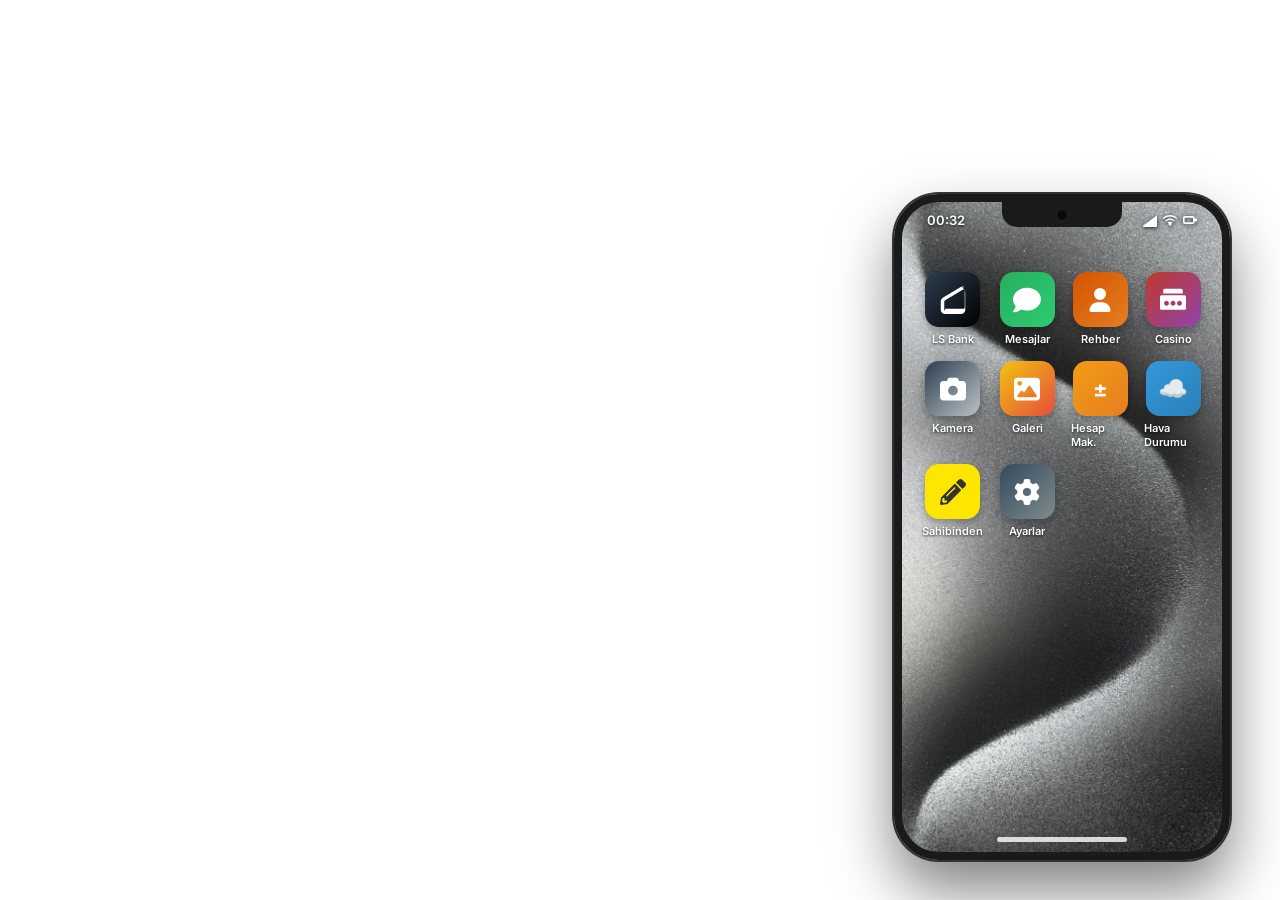
==== rp_phone/html/index.html @ b64be3e3 "Add files via upload" ====
<!DOCTYPE html>
<html lang="tr">
<head>
    <meta charset="UTF-8">
    <link rel="stylesheet" href="style.css">
</head>
<body>
    <div class="phone-container" id="smartphone">
        <div class="phone-notch">
            <div class="camera-lens"></div>
        </div>

        <div class="status-bar">
            <div class="time" id="clock">12:00</div>
            <div class="icons">
                <svg viewBox="0 0 512 512"><path d="M499.1 6.3c8.1 6 12.9 15.6 12.9 25.7v448c0 17.7-14.3 32-32 32H32C14.3 512 0 497.7 0 480c0-10.1 4.8-19.7 12.9-25.7l448-336c13.7-10.3 33.6-2.5 38.2 14z"/></svg>
                <svg viewBox="0 0 640 512"><path d="M54.2 202.9C123.2 136.7 216.8 96 320 96s196.8 40.7 265.8 106.9c12.8 12.2 33 11.8 45.2-.9s11.8-33-.9-45.2C549.7 79.5 440.4 32 320 32S90.3 79.5 9.8 156.7C-2.9 169-3.3 189.2 8.9 201.4s32.4 13.7 45.2 1.5zM320 192c-76.3 0-146.9 26.6-203.2 71c-13.6 10.7-16 30.4-5.4 44s30.4 16 44 5.4C201.2 276.5 258 256 320 256s118.8 20.5 164.6 56.5c13.6 10.7 33.4 8.3 44-5.4s8.3-33.4-5.4-44C466.9 218.6 396.3 192 320 192zm0 128c-35.4 0-68.4 12.2-94.8 32.5c-14.1 10.8-16.8 31-6 45s31 16.8 45 6c16-12.3 35.3-19.5 55.8-19.5s39.8 7.2 55.8 19.5c14.1 10.8 34.2 8.2 45-6s8.2-34.2-6-45C388.4 332.2 355.4 320 320 320zM256 448a64 64 0 1 0 128 0 64 64 0 1 0 -128 0z"/></svg>
                <svg viewBox="0 0 576 512"><path d="M80 160c-8.8 0-16 7.2-16 16V336c0 8.8 7.2 16 16 16H400c8.8 0 16-7.2 16-16V176c0-8.8-7.2-16-16-16H80zM0 176c0-44.2 35.8-80 80-80H400c44.2 0 80 35.8 80 80v16h64c17.7 0 32 14.3 32 32v64c0 17.7-14.3 32-32 32H480v16c0 44.2-35.8 80-80 80H80c-44.2 0-80-35.8-80-80V176z"/></svg>
            </div>
        </div>

        <div class="screen" id="home-screen">
            <div class="app-grid">
                <div class="app-icon" onclick="openApp('bank-app')">
                    <div class="icon-bg bank-bg"><svg viewBox="0 0 512 512" width="28" height="28" fill="white"><path d="M471.6 21.7c-21.9-15-52.1-16-75-2.2l-320 192C52.4 225.9 32 253.2 32 284.1v147.9c0 44.2 35.8 80 80 80h288c44.2 0 80-35.8 80-80v-304c0-43.2-22.3-81.9-60.8-106.3zM112 448c-8.8 0-16-7.2-16-16V284.1c0-10.2 6.8-19.3 16.5-24.3l320-192c8.2-4.9 18.7-4.3 26.2 1.4c7.6 5.8 11.3 15.3 11.3 25v304c0 8.8-7.2 16-16 16H112z"/></svg></div>
                    <span class="app-name">LS Bank</span>
                </div>
                <div class="app-icon" onclick="alert('Bu uygulama yapım aşamasında.')">
                    <div class="icon-bg msg-bg"><svg viewBox="0 0 512 512" width="28" height="28" fill="white"><path d="M512 240c0 114.9-114.6 208-256 208c-37.1 0-72.3-6.4-104.1-17.9c-11.9 8.7-31.3 20.6-54.3 30.6C73.6 471.1 44.7 480 16 480c-6.5 0-12.3-3.9-14.8-9.9c-2.5-6-1.1-12.8 3.4-17.4l0 0 0 0 0 0 0 0 .3-.3c.3-.3 .7-.7 1.3-1.4c1.1-1.2 2.8-3.1 4.9-5.7c4.1-5 9.6-12.4 15.2-21.6c10-16.6 19.5-38.4 21.4-62.9C17.7 326.8 0 285.1 0 240C0 125.1 114.6 32 256 32s256 93.1 256 208z"/></svg></div>
                    <span class="app-name">Mesajlar</span>
                </div>
                <div class="app-icon" onclick="openApp('contacts-app')">
                    <div class="icon-bg contacts-bg"><svg viewBox="0 0 448 512" width="24" height="24" fill="white"><path d="M224 256a128 128 0 1 0 0-256 128 128 0 1 0 0 256zm-45.7 48C79.8 304 0 383.8 0 482.3C0 498.7 13.3 512 29.7 512H418.3c16.4 0 29.7-13.3 29.7-29.7C448 383.8 368.2 304 269.7 304H178.3z"/></svg></div>
                    <span class="app-name">Rehber</span>
                </div>
                <div class="app-icon" onclick="openApp('casino-app')">
                    <div class="icon-bg casino-bg"><svg viewBox="0 0 512 512" width="26" height="26" fill="white"><path d="M480 160H32c-17.7 0-32 14.3-32 32v224c0 17.7 14.3 32 32 32h448c17.7 0 32-14.3 32-32V192c0-17.7-14.3-32-32-32zM128 368c-26.5 0-48-21.5-48-48s21.5-48 48-48s48 21.5 48 48s-21.5 48-48 48zm128 0c-26.5 0-48-21.5-48-48s21.5-48 48-48s48 21.5 48 48s-21.5 48-48 48zm128 0c-26.5 0-48-21.5-48-48s21.5-48 48-48s48 21.5 48 48s-21.5 48-48 48zM416 32H96C78.3 32 64 46.3 64 64v64h384V64c0-17.7-14.3-32-32-32z"/></svg></div>
                    <span class="app-name">Casino</span>
                </div>
                <div class="app-icon" onclick="openApp('camera-app')">
                    <div class="icon-bg camera-bg">
                        <svg viewBox="0 0 512 512" width="26" height="26" fill="white"><path d="M149.1 64.8L138.7 96H64C28.7 96 0 124.7 0 160V416c0 35.3 28.7 64 64 64H448c35.3 0 64-28.7 64-64V160c0-35.3-28.7-64-64-64H373.3L362.9 64.8C356.4 45.2 338.1 32 317.4 32H194.6c-20.7 0-39 13.2-45.5 32.8zM256 192a96 96 0 1 1 0 192 96 96 0 1 1 0-192z"/></svg>
                    </div>
                    <span class="app-name">Kamera</span>
                </div>
                <div class="app-icon" onclick="openApp('gallery-app')">
                    <div class="icon-bg gallery-bg">
                        <svg viewBox="0 0 512 512" width="26" height="26" fill="white"><path d="M0 96C0 60.7 28.7 32 64 32H448c35.3 0 64 28.7 64 64V416c0 35.3-28.7 64-64 64H64c-35.3 0-64-28.7-64-64V96zM323.8 202.5c-4.5-6.6-11.9-10.5-19.8-10.5s-15.4 3.9-19.8 10.5l-87 127.6L170.7 297c-4.6-5.7-11.5-9-18.7-9s-14.2 3.3-18.7 9l-64 80c-5.8 7.2-6.9 17.1-2.9 25.4s12.4 13.6 21.6 13.6h336c8.9 0 17.1-4.9 21.2-12.8s3.6-17.4-1.4-24.7l-120-176zM112 192a48 48 0 1 0 0-96 48 48 0 1 0 0 96z"/></svg>
                    </div>
                    <span class="app-name">Galeri</span>
                </div>
                <div class="app-icon" onclick="openApp('calculator-app')">
                    <div class="icon-bg" style="background: linear-gradient(135deg, #f39c12, #e67e22);"><span style="font-size: 22px; color: white; font-weight: bold;">±</span></div>
                    <span class="app-name">Hesap Mak.</span>
                </div>
                <div class="app-icon" onclick="openApp('weather-app')">
                    <div class="icon-bg" style="background: linear-gradient(135deg, #3498db, #2980b9);"><span style="font-size: 24px;">☁️</span></div>
                    <span class="app-name">Hava Durumu</span>
                </div>
                <div class="app-icon" onclick="openApp('sahibinden-app')">
                    <div class="icon-bg sahibinden-bg">
                        <svg viewBox="0 0 512 512" width="26" height="26" fill="#333"><path d="M497.9 142.1l-46.1 46.1c-4.7 4.7-12.3 4.7-17 0l-111-111c-4.7-4.7-4.7-12.3 0-17l46.1-46.1c18.7-18.7 49.1-18.7 67.9 0l60.1 60.1c18.8 18.7 18.8 49.1 0 67.9zM284.2 99.8L21.6 362.4.4 483.9c-2.9 16.4 11.4 30.6 27.8 27.8l121.5-21.3 262.6-262.6c4.7-4.7 4.7-12.3 0-17l-111-111c-4.8-4.7-12.4-4.7-17.1 0zM124.1 339.9c-5.5-5.5-5.5-14.3 0-19.8l154-154c5.5-5.5 14.3-5.5 19.8 0s5.5 14.3 0 19.8l-154 154c-5.5 5.5-14.3 5.5-19.8 0zM88 424h48v36.3l-64.5 11.3-31.1-31.1L51.7 376H88v48z"/></svg>
                    </div>
                    <span class="app-name">Sahibinden</span>
                </div>
                <div class="app-icon" onclick="openApp('settings-app')">
                    <div class="icon-bg settings-bg"><svg viewBox="0 0 512 512" width="26" height="26" fill="white"><path d="M495.9 166.6c3.2 8.7 .5 18.4-6.4 24.6l-43.3 39.4c1.1 8.3 1.7 16.8 1.7 25.4s-.6 17.1-1.7 25.4l43.3 39.4c6.9 6.2 9.6 15.9 6.4 24.6c-4.4 11.9-9.7 23.3-15.8 34.3l-4.7 8.1c-6.6 11-14 21.4-22.1 31.2c-5.9 7.2-15.7 9.6-24.5 6.8l-55.7-17.7c-13.4 10.3-28.2 18.9-44 25.4l-12.5 57.1c-2 9.1-9 16.3-18.2 17.8c-13.8 2.3-28 3.5-42.5 3.5s-28.7-1.2-42.5-3.5c-9.2-1.5-16.2-8.7-18.2-17.8l-12.5-57.1c-15.8-6.5-30.6-15.1-44-25.4L83.1 425.9c-8.8 2.8-18.6 .3-24.5-6.8c-8.1-9.8-15.5-20.2-22.1-31.2l-4.7-8.1c-6.1-11-11.4-22.4-15.8-34.3c-3.2-8.7-.5-18.4 6.4-24.6l43.3-39.4C64.6 273.1 64 264.6 64 256s.6-17.1 1.7-25.4L22.4 191.2c-6.9-6.2-9.6-15.9-6.4-24.6c4.4-11.9 9.7-23.3 15.8-34.3l4.7-8.1c6.6-11 14-21.4 22.1-31.2c5.9-7.2 15.7-9.6 24.5-6.8l55.7 17.7c13.4-10.3 28.2-18.9 44-25.4l12.5-57.1c2-9.1 9-16.3 18.2-17.8C227.3 1.2 241.5 0 256 0s28.7 1.2 42.5 3.5c9.2 1.5 16.2 8.7 18.2 17.8l12.5 57.1c15.8 6.5 30.6 15.1 44 25.4l55.7-17.7c8.8-2.8 18.6-.3 24.5 6.8c8.1 9.8 15.5 20.2 22.1 31.2l4.7 8.1c6.1 11 11.4 22.4 15.8 34.3zM256 336a80 80 0 1 0 0-160 80 80 0 1 0 0 160z"/></svg></div>
                    <span class="app-name">Ayarlar</span>
                </div>
            </div>
        </div>

        <div class="screen app-screen" id="bank-app" style="display: none;">
            <div class="app-header">LS Bankası</div>
            <div class="app-content scrollable">
                <p class="welcome-text">Hoş Geldin,</p>
                <h2 id="bank-user-name" class="user-name">Yükleniyor...</h2>
                <div class="credit-card">
                    <div class="card-top">
                        <span class="card-label">VADESİZ HESAP</span>
                        <svg viewBox="0 0 384 512" width="20" height="20" fill="rgba(255,255,255,0.5)"><path d="M64 0C28.7 0 0 28.7 0 64V448c0 35.3 28.7 64 64 64H320c35.3 0 64-28.7 64-64V64c0-35.3-28.7-64-64-64H64zM96 64H288c17.7 0 32 14.3 32 32v32c0 17.7-14.3 32-32 32H96c-17.7 0-32-14.3-32-32V96c0-17.7 14.3-32 32-32zm32 160a32 32 0 1 1 -64 0 32 32 0 1 1 64 0z"/></svg>
                    </div>
                    <div class="card-middle">
                        <span class="balance-symbol">$</span>
                        <span id="bank-balance" class="balance-amount">0</span>
                    </div>
                    <div class="card-bottom">
                        <span class="card-label">IBAN:</span>
                        <span id="bank-iban" class="iban-text">TR-----</span>
                    </div>
                </div>
                <div class="transfer-section">
                    <h3>Para Transferi</h3>
                    <div class="input-group">
                        <input type="text" id="targetIban" placeholder="Alıcı IBAN (Örn: TR123456)">
                    </div>
                    <div class="input-group">
                        <input type="number" id="transferAmount" placeholder="Miktar ($)">
                    </div>
                    <button class="action-btn gold-btn" onclick="sendTransfer()">Gönder</button>
                </div>
            </div>
        </div>

        <div class="screen app-screen" id="contacts-app" style="display: none;">
            <div class="app-header">Kişiler</div>
            <div class="app-content scrollable">
                <div class="transfer-section">
                    <h3>Yeni Kişi Ekle</h3>
                    <div class="input-group">
                        <input type="text" id="contactName" placeholder="İsim Soyisim">
                    </div>
                    <div class="input-group">
                        <input type="text" id="contactNumber" placeholder="Numara (0999...)">
                    </div>
                    <button class="action-btn blue-btn" onclick="addContact()">Rehbere Kaydet</button>
                </div>
                <h3 style="color:white; font-size:14px; margin-top:20px; border-bottom:1px solid #333; padding-bottom:5px;">Kayıtlı Kişiler</h3>
                <div id="contact-list" class="contact-list">
                    <div class="contact-item"><span style="color:#888;">Rehber Yükleniyor...</span></div>
                </div>
            </div>
        </div>

        <div class="screen app-screen" id="settings-app" style="display: none;">
            <div class="app-header">Ayarlar</div>
            <div class="app-content scrollable">
                <div class="transfer-section">
                    <h3>Duvar Kağıdı Seçimi</h3>
                    <div class="wallpaper-grid">
                        <div class="wall-item" style="background-image: url('wp1.png');" onclick="changeWallpaper('wp1.png')"></div>
                        <div class="wall-item" style="background-image: url('wp2.png');" onclick="changeWallpaper('wp2.png')"></div>
                        <div class="wall-item" style="background-image: url('wp3.png');" onclick="changeWallpaper('wp3.png')"></div>
                    </div>
                </div>
                <div class="transfer-section" style="margin-top: 20px;">
                    <h3>Zil Sesi Seçimi</h3>
                    <div class="input-group">
                        <select id="ringtoneSelect" onchange="changeRingtone(this.value)">
                            <option value="zil1.mp3">Klasik Telefon Sesi</option>
                            <option value="zil2.mp3">Marimba Ritim</option>
                            <option value="zil3.mp3">Elektronik Bass</option>
                        </select>
                    </div>
                </div>

                <div class="transfer-section" style="margin-top: 20px; text-align: center;">
                    <h3 style="color: #888; font-size: 12px; text-transform: uppercase;">Cihaz Bilgisi</h3>
                    <div style="background: #1e1e1e; padding: 15px; border-radius: 10px; border: 1px solid #333;">
                        <span style="color: white; font-weight: bold;">Telefon No: </span>
                        <span id="my-phone-number" style="color: #E4C000; font-weight: bold; letter-spacing: 1px;">Yükleniyor...</span>
                    </div>
                </div>

            </div>
        </div>

        <div class="screen app-screen" id="casino-app" style="display: none; background: #1a0505;">
            <div class="app-header" style="border-bottom:1px solid #ff4757; color:#ff4757;">Diamond Casino</div>
            <div class="app-content scrollable">
                <div style="text-align:center; padding: 10px 0;">
                    <h2 style="color:white; margin:10px 0 5px 0;">Casino Bakiye</h2>
                    <h1 style="color:#E4C000; margin:0 0 10px 0;">$<span id="casino-balance">0</span></h1>
                </div>
                
                <div class="transfer-section" style="margin-bottom: 20px;">
                    <div class="input-group" style="display:flex; gap:10px;">
                        <input type="number" id="casinoAmount" placeholder="Miktar ($)" style="flex:1;">
                    </div>
                    <div style="display:flex; gap:10px;">
                        <button class="action-btn blue-btn" onclick="casinoDeposit()">Bankadan Yatır</button>
                        <button class="action-btn dark-btn" onclick="casinoWithdraw()">Bankaya Çek</button>
                    </div>
                </div>

                <div class="slot-machine">
                    <div class="slot-reels">
                        <div class="reel" id="reel1">🍒</div>
                        <div class="reel" id="reel2">💎</div>
                        <div class="reel" id="reel3">🍋</div>
                    </div>
                    <div style="display:flex; justify-content:space-between; margin-top:15px; align-items:center;">
                        <div>
                            <span style="color:white; font-size:11px;">Bahis Seç:</span>
                            <div class="bet-buttons">
                                <button class="bet-btn active" onclick="setBet(100, this)">100$</button>
                                <button class="bet-btn" onclick="setBet(500, this)">500$</button>
                                <button class="bet-btn" onclick="setBet(1000, this)">1K$</button>
                            </div>
                        </div>
                        <button class="action-btn red-btn" style="width: 110px; margin:0;" onclick="spinSlot()">🎰 ÇEVİR</button>
                    </div>
                    <p id="slot-message" style="text-align:center; color:#888; font-size:12px; margin-top:10px;">Kazanmak için 3 aynı simgeyi tuttur!</p>
                </div>
            </div>
        </div>

        <div class="screen" id="call-screen" style="display: none; background: rgba(20,20,20,0.95); z-index: 200;">
            <div style="text-align: center; margin-top: 80px;">
                <h2 id="caller-name" style="color: white; font-size: 24px; margin-bottom: 5px;">Bilinmeyen Numara</h2>
                <p id="call-status" style="color: #888; font-size: 14px;">Aranıyor...</p>
                <div id="call-timer" style="color: #E4C000; font-size: 30px; margin-top: 30px; font-weight: bold; display:none;">00:00</div>
            </div>
            
            <div class="call-buttons" style="position: absolute; bottom: 80px; width: 100%; display: flex; justify-content: space-around; padding: 0 40px; box-sizing: border-box;">
                <button id="btn-decline" class="action-btn red-btn" style="width: 60px; height: 60px; border-radius: 50%; font-size: 24px; display:flex; justify-content:center; align-items:center;" onclick="declineCall()">✖</button>
                <button id="btn-answer" class="action-btn msg-bg" style="width: 60px; height: 60px; border-radius: 50%; font-size: 24px; color:white; display:flex; justify-content:center; align-items:center;" onclick="answerCall()">📞</button>
            </div>
        </div>

        <div class="screen app-screen" id="camera-app" style="display: none; background: transparent; padding:0;">
            <div id="camera-viewfinder" style="position:absolute; width:100%; height:100%; box-sizing:border-box; border: 2px solid rgba(255,255,255,0.3);">
                <div style="position:absolute; top:20%; left:10%; width:20px; height:20px; border-top:2px solid white; border-left:2px solid white;"></div>
                <div style="position:absolute; top:20%; right:10%; width:20px; height:20px; border-top:2px solid white; border-right:2px solid white;"></div>
                <div style="position:absolute; bottom:25%; left:10%; width:20px; height:20px; border-bottom:2px solid white; border-left:2px solid white;"></div>
                <div style="position:absolute; bottom:25%; right:10%; width:20px; height:20px; border-bottom:2px solid white; border-right:2px solid white;"></div>
            </div>
            <div style="position:absolute; bottom: 30px; width:100%; display:flex; justify-content:center; align-items:center;">
                <button onclick="takePhoto()" style="width:70px; height:70px; background:rgba(255,255,255,0.8); border:5px solid white; border-radius:50%; cursor:pointer; outline:none; transition:0.2s; box-shadow:0 0 15px rgba(0,0,0,0.5);"></button>
            </div>
            <div id="camera-flash" style="position:absolute; top:0; left:0; width:100%; height:100%; background:white; opacity:0; pointer-events:none; z-index:999; transition: opacity 0.1s;"></div>
        </div>

        <div class="screen app-screen" id="gallery-app" style="display: none;">
            <div class="app-header">Film Rulosu</div>
            <div class="app-content scrollable" style="padding:10px;">
                <div class="gallery-grid" id="gallery-container">
                    <p style="color:#888; text-align:center; width:100%; margin-top:20px;">Fotoğraf yükleniyor...</p>
                </div>
            </div>
        </div>

        <div id="photo-viewer" style="display:none; position:absolute; top:0; left:0; width:100%; height:100%; background:rgba(0,0,0,0.95); z-index:300; flex-direction:column; justify-content:center; align-items:center;">
            <button onclick="closePhotoViewer()" style="position:absolute; top:40px; right:20px; background:none; border:none; color:white; font-size:24px; cursor:pointer;">✕</button>
            <img id="viewer-img" src="" style="max-width:90%; max-height:70%; border-radius:10px; box-shadow:0 10px 30px rgba(0,0,0,0.5);">
            <button class="action-btn red-btn" style="width:80%; margin-top:30px;" onclick="deleteCurrentPhoto()">🗑 Fotoğrafı Sil</button>
        </div>

        <div class="screen app-screen" id="sahibinden-app" style="display: none; background: #f5f5f5;">
            <div class="app-header" style="background:#ffe600; color:#333; font-weight:900;">sahibinden</div>
            
            <div style="display:flex; background:white; border-bottom:1px solid #ddd;">
                <button id="tab-ilanlar" class="shb-tab active" onclick="switchShbTab('ilanlar')">İlanlar</button>
                <button id="tab-ilanlarim" class="shb-tab" onclick="switchShbTab('ilanlarim')">İlanlarım</button>
            </div>
            
            <div id="shb-content" class="app-content scrollable" style="padding:10px;">
                </div>
        </div>


<div class="screen app-screen" id="calculator-app" style="display: none; background: #000;">
    <div class="app-header" style="border-bottom:none;">Hesap Makinesi</div>
    <div id="calc-display" style="height:120px; color:white; font-size:48px; display:flex; align-items:flex-end; justify-content:flex-end; padding:20px; box-sizing:border-box; overflow:hidden;">0</div>
    <div class="calc-buttons">
        <button class="calc-btn gray" onclick="calcClear()">AC</button>
        <button class="calc-btn gray" onclick="calcDelete()">C</button>
        <button class="calc-btn gray" onclick="appendSymbol('%')">%</button>
        <button class="calc-btn orange" onclick="appendSymbol('/')">÷</button>
        <button class="calc-btn dark" onclick="appendNumber('7')">7</button>
        <button class="calc-btn dark" onclick="appendNumber('8')">8</button>
        <button class="calc-btn dark" onclick="appendNumber('9')">9</button>
        <button class="calc-btn orange" onclick="appendSymbol('*')">×</button>
        <button class="calc-btn dark" onclick="appendNumber('4')">4</button>
        <button class="calc-btn dark" onclick="appendNumber('5')">5</button>
        <button class="calc-btn dark" onclick="appendNumber('6')">6</button>
        <button class="calc-btn orange" onclick="appendSymbol('-')">-</button>
        <button class="calc-btn dark" onclick="appendNumber('1')">1</button>
        <button class="calc-btn dark" onclick="appendNumber('2')">2</button>
        <button class="calc-btn dark" onclick="appendNumber('3')">3</button>
        <button class="calc-btn orange" onclick="appendSymbol('+')">+</button>
        <button class="calc-btn dark double" onclick="appendNumber('0')">0</button>
        <button class="calc-btn dark" onclick="appendNumber('.')">.</button>
        <button class="calc-btn orange" onclick="calculateResult()">=</button>
    </div>
</div>

<div class="screen app-screen" id="weather-app" style="display: none; background: linear-gradient(180deg, #4A90E2 0%, #003366 100%); color: white; padding: 0;">
    
    <div class="weather-top" style="text-align: center; margin-top: 50px; text-shadow: 0 1px 5px rgba(0,0,0,0.3);">
        <h2 id="w-city" style="font-size: 32px; font-weight: 400; margin: 0;">Los Santos</h2>
        <h1 id="w-temp" style="font-size: 85px; font-weight: 200; margin: -5px 0 -10px 0;">--°</h1>
        <p id="w-desc" style="font-size: 18px; font-weight: 500; margin: 0;">Yükleniyor...</p>
        <p id="w-range" style="font-size: 16px; font-weight: 500; margin: 5px 0 0 0;">Y:--° D:--°</p>
    </div>
    
    <div class="weather-content scrollable" style="padding: 0 20px; margin-top: 40px; height: calc(100% - 240px);">
        <div class="weather-widget">
            <p id="w-summary" class="weather-summary">Veriler alınıyor...</p>
            <div class="weather-hourly" id="weather-hourly-list">
                </div>
        </div>

        <div class="weather-widget">
            <p class="widget-title">🗓 3 GÜNLÜK TAHMİN</p>
            <div id="weather-daily-list" style="display: flex; flex-direction: column; gap: 10px;">
                </div>
        </div>
    </div>
</div>

        <div id="gallery-picker-modal" style="display:none; position:absolute; top:0; left:0; width:100%; height:100%; background:rgba(0,0,0,0.95); z-index:400; flex-direction:column;">
            <div style="padding:15px; color:white; text-align:center; font-weight:bold; border-bottom:1px solid #333;">
                Fotoğraf Seç
                <button onclick="closeGalleryPicker()" style="float:right; background:none; border:none; color:white; font-size:16px; cursor:pointer;">✕</button>
            </div>
            
            <div id="gallery-picker-container" style="display: grid; grid-template-columns: repeat(3, 1fr); gap: 5px; padding: 10px; overflow-y: auto; align-content: start;">
                </div>
        </div>

        <div class="home-indicator" onclick="goHomeOrClose()"></div>
    </div>
    
    <div class="close-overlay" onclick="closePhone()"></div>
    <script src="script.js"></script>
</body>
</html>
---- rp_phone/html/style.css ----
@import url('https://fonts.googleapis.com/css2?family=Inter:wght@400;600;800&display=swap');

body { margin: 0; padding: 0; font-family: 'Inter', sans-serif; background: transparent; overflow: hidden; user-select: none; }
.close-overlay { position: absolute; top: 0; left: 0; width: 100%; height: 100%; z-index: 1; }

.phone-container {
    position: absolute; bottom: 40px; right: 50px; width: 320px; height: 650px;
    background: url('wp1.png') center/cover; 
    border-radius: 45px; border: 8px solid #1a1a1a; box-shadow: 0 0 0 2px #333, 0 30px 60px rgba(0,0,0,0.5);
    overflow: hidden; z-index: 10; animation: slideUp 0.5s cubic-bezier(0.16, 1, 0.3, 1); transition: background 0.3s ease;
}

@keyframes slideUp { 0% { transform: translateY(100%); opacity: 0; } 100% { transform: translateY(0); opacity: 1; } }

.phone-notch { position: absolute; top: 0; left: 50%; transform: translateX(-50%); width: 120px; height: 25px; background: #1a1a1a; border-bottom-left-radius: 15px; border-bottom-right-radius: 15px; z-index: 100; display: flex; justify-content: center; align-items: center; }
.camera-lens { width: 10px; height: 10px; background: #0a0a0a; border-radius: 50%; border: 1px solid #222; }

.status-bar { position: absolute; top: 0; left: 0; width: 100%; height: 35px; display: flex; justify-content: space-between; align-items: center; padding: 0 25px; box-sizing: border-box; color: white; font-size: 13px; font-weight: 600; z-index: 90; text-shadow: 0 1px 3px rgba(0,0,0,0.8); }
.icons { display: flex; gap: 6px; }
.icons svg { width: 14px; height: 14px; fill: white; filter: drop-shadow(0 1px 2px rgba(0,0,0,0.8)); }

.screen { position: absolute; top: 0; left: 0; width: 100%; height: 100%; padding-top: 50px; box-sizing: border-box; transition: transform 0.3s ease, opacity 0.3s ease; }

.app-grid { display: grid; grid-template-columns: repeat(4, 1fr); gap: 15px; padding: 20px; }
.app-icon { display: flex; flex-direction: column; align-items: center; gap: 5px; cursor: pointer; transition: transform 0.1s; }
.app-icon:active { transform: scale(0.9); }
.icon-bg { width: 55px; height: 55px; border-radius: 14px; display: flex; justify-content: center; align-items: center; box-shadow: 0 4px 10px rgba(0,0,0,0.3); }
.bank-bg { background: linear-gradient(135deg, #2c3e50, #000000); }
.msg-bg { background: linear-gradient(135deg, #27ae60, #2ecc71); }
.contacts-bg { background: linear-gradient(135deg, #d35400, #e67e22); }
.settings-bg { background: linear-gradient(135deg, #34495e, #7f8c8d); }
.casino-bg { background: linear-gradient(135deg, #c0392b, #8e44ad); }
.app-name { font-size: 11px; color: white; font-weight: 600; text-shadow: 0 1px 3px rgba(0,0,0,0.8); }

.app-screen { background: #121212; z-index: 50; display: flex; flex-direction: column; }
.app-header { text-align: center; color: white; font-weight: 800; font-size: 16px; padding-bottom: 15px; border-bottom: 1px solid #333; }
.app-content { padding: 20px; flex: 1; }
.scrollable { overflow-y: auto; overflow-x: hidden; padding-bottom: 30px; }
.scrollable::-webkit-scrollbar { display: none; } 

.transfer-section h3 { color: white; font-size: 14px; margin: 0 0 12px 0; }
.input-group { margin-bottom: 12px; }
.input-group input, .input-group select { width: 100%; padding: 14px; border-radius: 10px; background: #1e1e1e; border: 1px solid #333; color: white; outline: none; box-sizing: border-box; font-family: 'Inter'; transition: 0.2s; }
.input-group input:focus, .input-group select:focus { border-color: #E4C000; }
.action-btn { width: 100%; padding: 14px; border: none; border-radius: 10px; font-weight: 800; font-size: 14px; cursor: pointer; transition: 0.2s; margin-top: 5px; }
.action-btn:active { transform: scale(0.97); }
.gold-btn { background: #E4C000; color: #000; }
.blue-btn { background: #3498db; color: #fff; }
.red-btn { background: #e74c3c; color: #fff; }
.dark-btn { background: #333; color: #fff; }

.contact-list { margin-top: 10px; display: flex; flex-direction: column; gap: 8px; }
.contact-item { background: #1e1e1e; padding: 12px; border-radius: 10px; border-left: 4px solid #3498db; display: flex; justify-content: space-between; align-items: center; cursor: pointer; }
.contact-item:hover { background: #2c2c2c; }
.contact-item-name { color: white; font-weight: 600; font-size: 14px; }
.contact-item-num { color: #888; font-size: 12px; }

.wallpaper-grid { display: flex; gap: 10px; justify-content: space-between; }
.wall-item { width: 30%; height: 140px; border-radius: 8px; background-size: cover; background-position: center; cursor: pointer; border: 2px solid transparent; transition: 0.2s; }
.wall-item:hover { border-color: white; transform: translateY(-2px); }

/* SLOT MAKINESI CSS */
.slot-machine { background: #000; border: 4px solid #E4C000; border-radius: 15px; padding: 15px; box-shadow: inset 0 0 20px rgba(0,0,0,0.8); }
.slot-reels { display: flex; justify-content: space-between; gap: 10px; }
.reel { background: white; flex: 1; height: 80px; display: flex; justify-content: center; align-items: center; font-size: 40px; border-radius: 10px; border: 2px solid #ccc; box-shadow: inset 0 5px 10px rgba(0,0,0,0.2); }

.welcome-text { color: #888; font-size: 13px; margin: 0 0 5px 0; }
.user-name { color: white; margin: 0 0 25px 0; font-size: 20px; }
.credit-card { background: linear-gradient(135deg, #E4C000 0%, #b39500 100%); border-radius: 15px; padding: 20px; color: #000; box-shadow: 0 10px 20px rgba(228, 192, 0, 0.2); margin-bottom: 30px; position: relative; overflow: hidden; }
.credit-card::after { content: ""; position: absolute; width: 150px; height: 150px; background: rgba(255,255,255,0.1); border-radius: 50%; top: -50px; right: -50px; }
.card-top { display: flex; justify-content: space-between; margin-bottom: 15px; }
.card-label { font-size: 11px; font-weight: 800; opacity: 0.8; letter-spacing: 1px; }
.card-middle { margin-bottom: 15px; }
.balance-symbol { font-size: 20px; font-weight: 800; vertical-align: top; }
.balance-amount { font-size: 32px; font-weight: 800; }
.iban-text { font-family: monospace; font-size: 14px; font-weight: bold; letter-spacing: 1.5px; display: block;}

.home-indicator { position: absolute; bottom: 10px; left: 50%; transform: translateX(-50%); width: 130px; height: 5px; background: rgba(255,255,255,0.8); border-radius: 10px; cursor: pointer; z-index: 100; }
.home-indicator:hover { background: white; }

/* Casino Bahis Butonları */
.bet-buttons { display: flex; gap: 5px; margin-top: 5px; }
.bet-btn { background: #333; color: white; border: 1px solid #555; padding: 6px 10px; border-radius: 5px; cursor: pointer; font-size: 11px; font-weight: bold; transition: 0.2s; }
.bet-btn.active { background: #E4C000; color: black; border-color: #E4C000; }

/* =====================================
   SLOT ANİMASYONLARI
===================================== */
.reel {
    transition: all 0.2s; /* Yumuşak geçişler için */
}

/* Dönerken oluşan Hız ve Bulanıklık (Motion Blur) Efekti */
.reel.spinning {
    animation: slotSpinBlur 0.15s infinite linear;
    text-shadow: 0 30px 10px rgba(255,255,255,0.4), 0 -30px 10px rgba(255,255,255,0.4);
}

@keyframes slotSpinBlur {
    0% { transform: translateY(-15%); filter: blur(2px); }
    100% { transform: translateY(15%); filter: blur(2px); }
}

/* Kazanınca Ekrana Doğru Fırlama (Pop) Efekti */
.reel.win-pop {
    animation: winPop 0.6s cubic-bezier(0.175, 0.885, 0.32, 1.275) forwards;
    text-shadow: 0 0 20px rgba(228, 192, 0, 1); /* Altın Sarısı Parlama */
    z-index: 10;
}

@keyframes winPop {
    0% { transform: scale(1); }
    50% { transform: scale(1.4); }
    100% { transform: scale(1); }
}





/* KAMERA VE GALERİ EKLENTİLERİ */
.camera-bg { background: linear-gradient(135deg, #2c3e50, #bdc3c7); }
.gallery-bg { background: linear-gradient(135deg, #f1c40f, #e74c3c); }

.gallery-grid {
    display: grid;
    grid-template-columns: repeat(3, 1fr);
    gap: 5px;
}
.gallery-item {
    width: 100%;
    aspect-ratio: 1 / 1;
    background-size: cover;
    background-position: center;
    border-radius: 5px;
    cursor: pointer;
    transition: 0.2s;
}
.gallery-item:hover { transform: scale(0.95); opacity: 0.8; }



/* SAHİBİNDEN UYGULAMASI */
.sahibinden-bg { background: #ffe600; }
.shb-tab { flex:1; padding:12px; border:none; background:none; font-weight:bold; color:#888; border-bottom:3px solid transparent; cursor:pointer; }
.shb-tab.active { color:#333; border-bottom:3px solid #ffe600; }

.ad-card { background:white; border-radius:8px; padding:10px; margin-bottom:10px; box-shadow:0 2px 5px rgba(0,0,0,0.05); display:flex; flex-direction:column; border-left:4px solid #ffe600;}
.ad-title { font-size:14px; font-weight:bold; color:#333; margin-bottom:5px; }
.ad-price { color:#d35400; font-size:16px; font-weight:bold; }
.ad-details { font-size:11px; color:#7f8c8d; margin-top:5px; display:flex; justify-content:space-between; }

.shb-form-group { margin-bottom:12px; }
.shb-form-group label { display:block; font-size:11px; color:#555; font-weight:bold; margin-bottom:4px; }
.shb-input, .shb-select { width:100%; padding:8px; border:1px solid #ddd; border-radius:5px; font-size:12px; box-sizing:border-box; }
.shb-input:disabled { background:#eee; color:#888; }
/* Sahibinden Fotoğraf Eklentileri */
.shb-photo-preview { width: 100%; height: 130px; background-color: #f9f9f9; background-size: cover; background-position: center; border-radius: 8px; margin-bottom: 12px; border: 2px dashed #ccc; display: flex; justify-content: center; align-items: center; cursor: pointer; color: #888; font-size: 13px; font-weight: bold; transition: 0.2s; }
.shb-photo-preview:hover { background-color: #eee; border-color: #ffe600; color: #333; }
.ad-photo { width: 100%; height: 160px; background-size: cover; background-position: center; border-radius: 6px; margin-bottom: 10px; border: 1px solid #eee; }
/* ÇÖZÜM: Yeni Akıllı Açılır Menü Tasarımı */
.custom-select-item { padding: 10px; font-size: 12px; color: #333; cursor: pointer; border-bottom: 1px solid #f0f0f0; transition: 0.2s; }
.custom-select-item:hover { background: #ffe600; font-weight: bold; color: black; }
.custom-select-item:last-child { border-bottom: none; }

/* Hesap Makinesi Butonları */
.calc-buttons { display: grid; grid-template-columns: repeat(4, 1fr); gap: 12px; padding: 15px; }
.calc-btn { height: 60px; border-radius: 50%; border: none; font-size: 22px; font-weight: 600; cursor: pointer; transition: 0.2s; }
.calc-btn:active { opacity: 0.7; }
.calc-btn.gray { background: #a5a5a5; color: black; }
.calc-btn.dark { background: #333333; color: white; }
.calc-btn.orange { background: #ff9f0a; color: white; }
.calc-btn.double { grid-column: span 2; border-radius: 30px; text-align: left; padding-left: 25px; }



/* iOS Hava Durumu Özel Tasarımı */
.weather-top { text-align: center; margin-top: 50px; text-shadow: 0 1px 5px rgba(0,0,0,0.3); }
#w-city { font-size: 32px; font-weight: 400; margin: 0; }
#w-temp { font-size: 85px; font-weight: 200; margin: -5px 0 -10px 0; }
#w-desc { font-size: 18px; font-weight: 500; margin: 0; }
#w-range { font-size: 16px; font-weight: 500; margin: 5px 0 0 0; }

.weather-content { padding: 0 20px; margin-top: 40px; height: calc(100% - 240px); }
.weather-widget { background: rgba(20, 50, 100, 0.4); backdrop-filter: blur(12px); -webkit-backdrop-filter: blur(12px); border-radius: 15px; padding: 15px; margin-bottom: 15px; box-shadow: 0 4px 15px rgba(0,0,0,0.1); }

.weather-summary { font-size: 12px; margin: 0 0 12px 0; padding-bottom: 12px; border-bottom: 1px solid rgba(255,255,255,0.2); line-height: 1.4; font-weight: 500; }

/* Saatlik Tahmin (Yatay Kaydırma) */
.weather-hourly { display: flex; gap: 20px; overflow-x: auto; padding-bottom: 5px; }
.weather-hourly::-webkit-scrollbar { display: none; }
.hourly-item { display: flex; flex-direction: column; align-items: center; min-width: 40px; gap: 10px; }
.hourly-time { font-size: 14px; font-weight: 600; }
.hourly-icon { font-size: 24px; }
.hourly-temp { font-size: 16px; font-weight: 600; }

/* Günlük Tahmin */
.widget-title { font-size: 11px; color: rgba(255,255,255,0.6); margin: 0 0 12px 0; font-weight: 600; letter-spacing: 0.5px; }
.daily-item { display: flex; align-items: center; justify-content: space-between; padding: 10px 0; border-bottom: 1px solid rgba(255,255,255,0.1); }
.daily-item:last-child { border-bottom: none; padding-bottom: 0; }
.daily-day { width: 50px; font-size: 16px; font-weight: 600; }
.daily-icon { font-size: 22px; width: 30px; text-align: center; }
.daily-low { font-size: 16px; width: 30px; text-align: right; opacity: 0.7; font-weight: 600;}
.daily-bar { flex: 1; height: 5px; background: rgba(0,0,0,0.2); border-radius: 3px; margin: 0 15px; position: relative; overflow: hidden; }
.daily-bar-fill { position: absolute; height: 100%; background: linear-gradient(90deg, #5facd3, #ffd000); border-radius: 3px; }
.daily-high { font-size: 16px; width: 30px; text-align: right; font-weight: 600; }



.news-card {
    background: white; border-radius: 12px; padding: 12px; margin-bottom: 15px;
    box-shadow: 0 4px 10px rgba(0,0,0,0.05);
}
.news-card img { width: 100%; border-radius: 8px; margin-top: 10px; max-height: 250px; object-fit: cover; }
.news-author { font-size: 12px; color: #7f8c8d; margin-bottom: 5px; }
.news-title { font-size: 16px; font-weight: bold; color: #2c3e50; }
.news-content { font-size: 13px; color: #34495e; margin-top: 5px; line-height: 1.4; }

.app-icon[onclick="openApp('news-app')"] div {
    background: url('https://upload.wikimedia.org/wikipedia/commons/e/e0/TRT_Haber_logo.svg') no-repeat center !important;
    background-size: 70% !important;
    background-color: #f4f4f4 !important;
    box-shadow: 0 4px 6px rgba(0,0,0,0.3) !important;
}
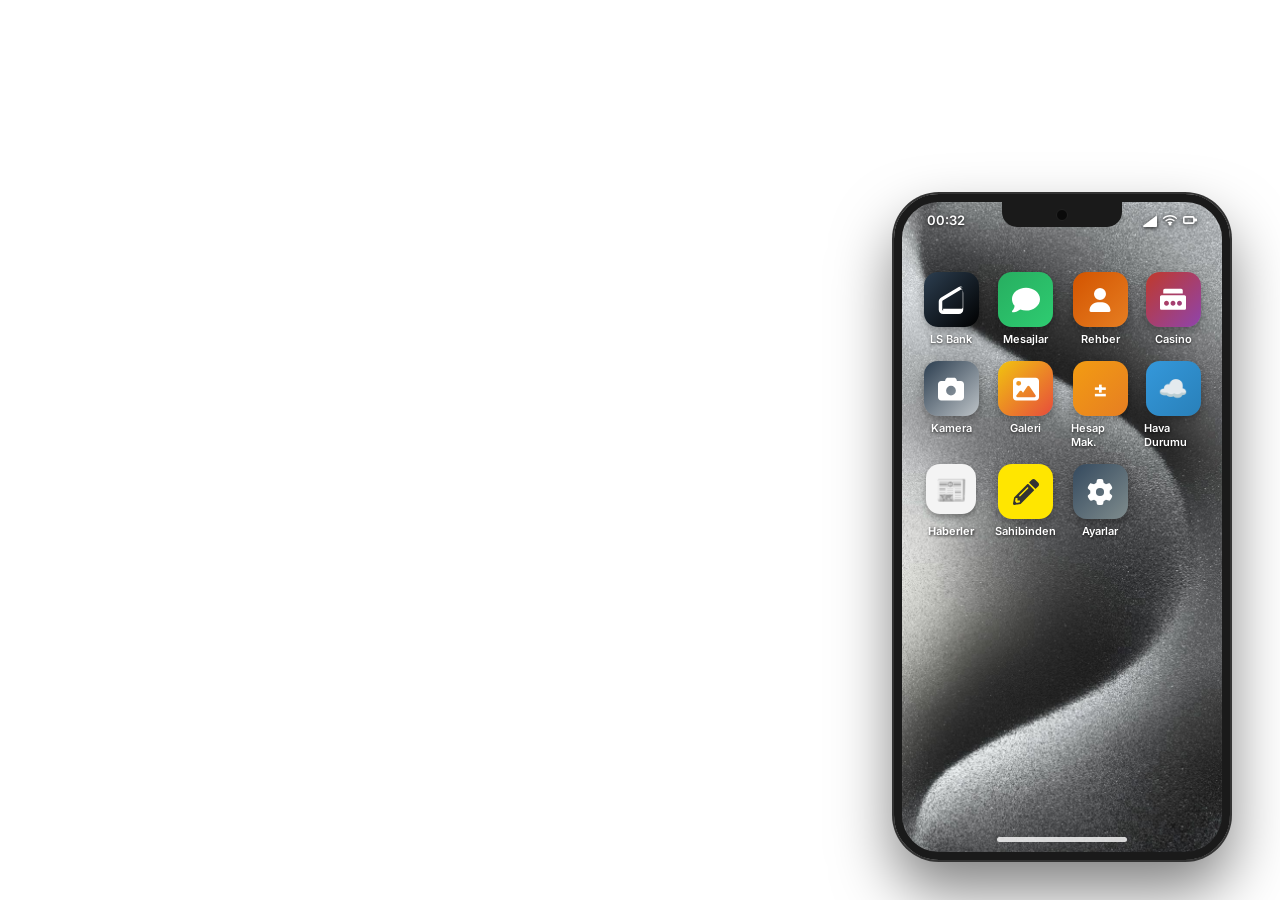
==== commit c4005b69: "Add files via upload" ====
--- a/rp_phone/html/index.html
+++ b/rp_phone/html/index.html
@@ -56,6 +56,12 @@
                 <div class="app-icon" onclick="openApp('weather-app')">
                     <div class="icon-bg" style="background: linear-gradient(135deg, #3498db, #2980b9);"><span style="font-size: 24px;">☁️</span></div>
                     <span class="app-name">Hava Durumu</span>
+                </div>
+                <div class="app-icon" onclick="openApp('news-app')">
+                    <div style="width: 50px; height: 50px; background: linear-gradient(135deg, #ff3b30, #990000); border-radius: 14px; display: flex; align-items: center; justify-content: center; margin: 0 auto 5px auto; box-shadow: 0 3px 6px rgba(0,0,0,0.4);">
+                    <span style="color: white; font-size: 26px;">📰</span>
+                </div>
+                    <span class="app-name" style="color: white; text-shadow: 1px 1px 3px rgba(0,0,0,0.9); font-weight: bold;">Haberler</span>
                 </div>
                 <div class="app-icon" onclick="openApp('sahibinden-app')">
                     <div class="icon-bg sahibinden-bg">
@@ -299,6 +305,39 @@
     </div>
 </div>
 
+<div class="screen app-screen" id="news-app" style="display: none; background: #f4f4f4;">
+    <div class="app-header" style="background:#cc0000; color:white; border:none; padding-bottom:10px; padding-top:15px; text-transform:uppercase;">TRT Haber</div>
+    
+    <div id="news-reporter-panel" style="display:none; background:white; padding:10px; text-align:center; border-bottom:1px solid #ddd;">
+        <button class="action-btn red-btn" style="width:auto; padding:8px 20px; font-size:12px; margin:0;" onclick="openNewsForm()">+ Yeni Haber Paylaş</button>
+    </div>
+
+    <div id="news-content" class="app-content scrollable" style="padding:15px;">
+        </div>
+</div>
+
+<div id="news-form-screen" class="screen app-screen" style="display: none; background: #f4f4f4; z-index: 60;">
+    <div class="app-header" style="background:#cc0000; color:white; border:none; padding-bottom: 10px; padding-top: 15px;">
+        <span style="float:left; margin-left:15px; font-size:14px; cursor:pointer;" onclick="closeNewsForm()">◀ Geri</span>
+        Haberi Düzenle
+    </div>
+    <div class="app-content scrollable" style="padding:15px;">
+        <div style="background:white; padding:15px; border-radius:8px; border:1px solid #ddd; box-shadow:0 2px 5px rgba(0,0,0,0.05);">
+            <div class="shb-photo-preview" id="news-photo-preview" onclick="openGalleryPicker('news')">📷 Galeriden Fotoğraf Seç</div>
+            
+            <div class="shb-form-group">
+                <label>Haber Başlığı (Kısa ve Çarpıcı)</label>
+                <input type="text" id="news-title-input" class="shb-input" maxlength="60" placeholder="Örn: LS Merkez'de Kaza!">
+            </div>
+            <div class="shb-form-group">
+                <label>Haberin Detayları</label>
+                <textarea id="news-desc-input" class="shb-input" rows="7" placeholder="Ne oldu, nerede oldu, nasıl oldu? Detayları buraya aktar..." style="resize:none; font-family:inherit; padding:10px;"></textarea>
+            </div>
+            <button class="action-btn" style="background:#cc0000; color:white; width:100%; margin-top:10px;" onclick="submitNews()">Son Dakika Olarak Yayınla</button>
+        </div>
+    </div>
+</div>
+
         <div id="gallery-picker-modal" style="display:none; position:absolute; top:0; left:0; width:100%; height:100%; background:rgba(0,0,0,0.95); z-index:400; flex-direction:column;">
             <div style="padding:15px; color:white; text-align:center; font-weight:bold; border-bottom:1px solid #333;">
                 Fotoğraf Seç
